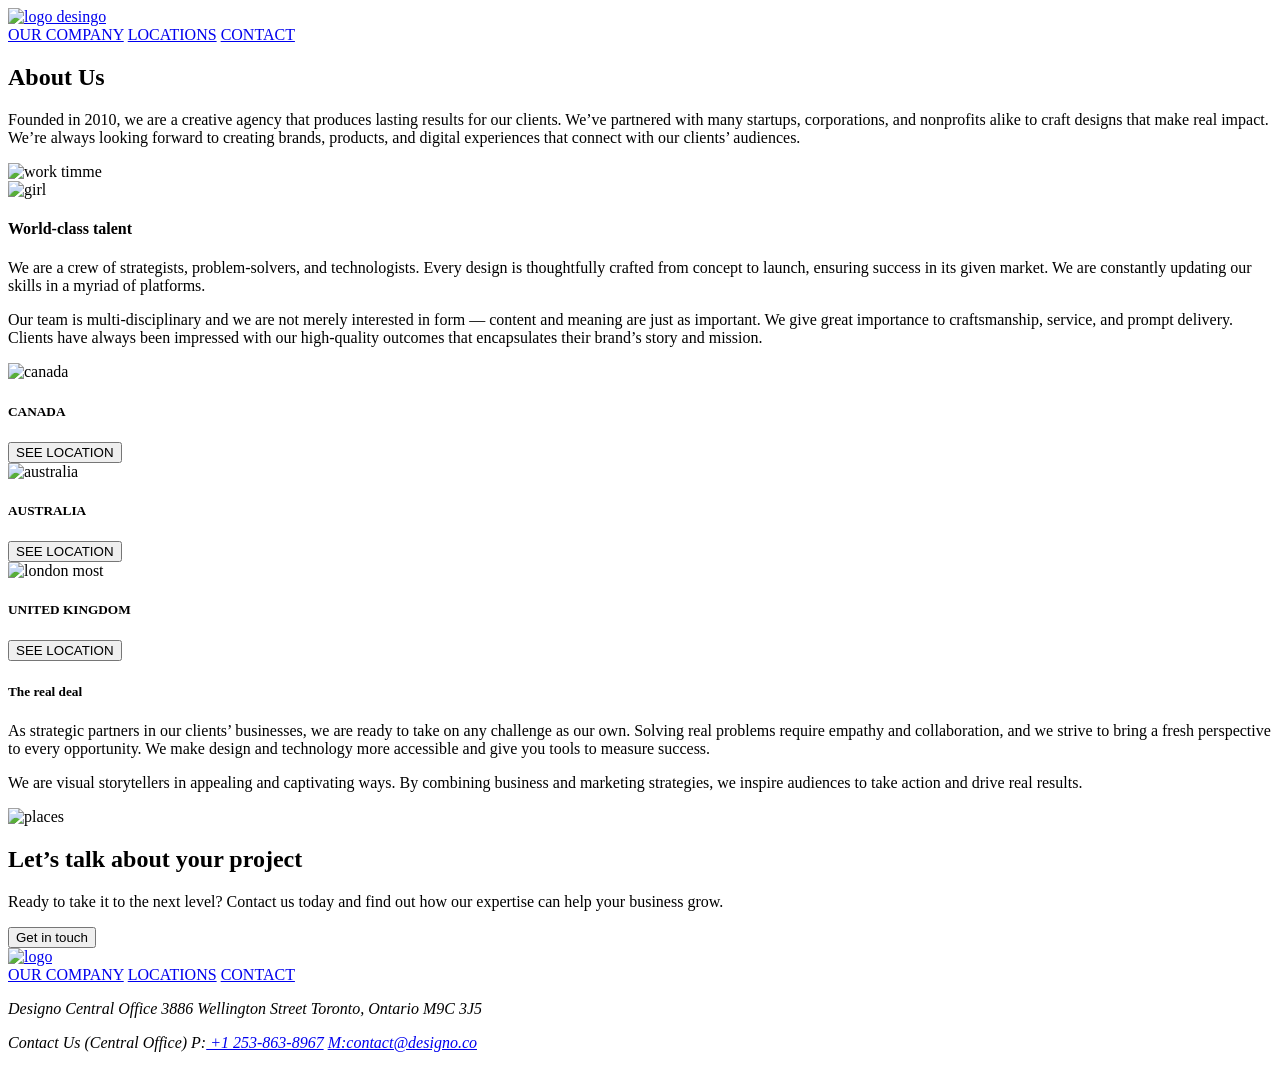
==== about.html @ b971c143 "commit all save" ====
<!DOCTYPE html>
<html lang="en">

<head>
    <meta charset="UTF-8">
    <meta http-equiv="X-UA-Compatible" content="IE=edge">
    <meta name="viewport" content="width=device-width, initial-scale=1.0">
    <meta name="description" content="designo maketfor young frontend devolopers ">
    <title>Desingo Company</title>
    <link rel="shortcut icon" href="./img/Oval.svg">
    <link rel="stylesheet" href="./css/main.css">

</head>

<body>
    <header class="main-header">
        <div class="container">
            <div class="row">
                <a href="#"> <img src="./img/Group 13.svg" alt="logo desingo"> </a>
                <nav class="nav-main">
                    <a class="nav-main-link" href="about.html">OUR COMPANY</a>
                    <a class="nav-main-link" href="location.html">LOCATIONS</a>
                    <a class="nav-main-link" href="contact.html">CONTACT</a>
                </nav>
            </div>
        </div>

    </header>
    <article class="about">
        <div class="container">
            <div class="about-content">
                <div class="row">
                    <div class="about-text">
                        <h2 class="desingo-text-title">About Us</h2>
                        <p class="desingo-text-paragraf">Founded in 2010, we are a creative agency that produces lasting
                            results for our clients. We’ve
                            partnered with many startups, corporations, and nonprofits alike to craft designs that make
                            real
                            impact. We’re always looking forward to creating brands, products, and digital experiences
                            that
                            connect with our clients’ audiences.</p>
                    </div>
                    <div class="about-img">
                        <img src="./img/Group 3.jpg" alt="work timme">
                    </div>
                </div>
            </div>
        </div>
    </article>

    <article class=" about-article world-class">
        <div class="container">
            <div class="world-content">
                <div class="row">
                    <div class="world-class-img">
                        <img src="./img/about2.jpg" alt="girl">
                    </div>
                    <div class="world-class-text">
                        <div class="world-text">
                            <h4 class="desinger-title world-title">World-class talent </h4>
                            <p class="features-paragrah helper-aboutp"> We are a crew of strategists, problem-solvers, and
                                technologists. Every design is
                                thoughtfully crafted from concept to launch, ensuring success in its given market. We
                                are
                                constantly updating our skills in a myriad of platforms.</p>

                            <p class="features-paragrah helper-aboutp ">Our team is multi-disciplinary and we are not merely interested
                                in form — content and
                                meaning are just as important. We give great importance to craftsmanship, service, and
                                prompt delivery. Clients have always been impressed with our high-quality outcomes that
                                encapsulates their brand’s story and mission.</p>
                        </div>
                    </div>
                </div>

            </div>
        </div>

    </article>
    <article class="countries">
        <div class="container">
            <div class="row">
                <div class="countries-column3">
                    <img src="./img/Group 10.svg" alt="canada">
                    <h5 class="features-title">CANADA</h5>
                    <button class="country-btn">SEE LOCATION</button>
                </div>
                <div class="countries-column3">
                    <img src="./img/Group 15.svg" alt="australia">
                    <h5 class="features-title">AUSTRALIA</h5>
                    <button class="country-btn">SEE LOCATION</button>
                </div>
                <div class="countries-column3">
                    <img src="./img/Group 17.svg" alt="london most">
                    <h5 class="features-title">UNITED KINGDOM</h5>
                    <button class="country-btn">SEE LOCATION</button>
                </div>
            </div>
        </div>

    </article>
    <article class="about-article deal">
        <div class="container">
            <div class="deal-content">
                <div class="row">
                    <div class="column-deal">
                        <div class="world-class-text deal-text">
                            <h5 class="desinger-title world-title"> The real deal </h5>
                            <p class="features-paragrah helper-aboutp ">As strategic partners in our clients’ businesses, we are ready
                                to take on any challenge
                                as our own. Solving real problems require empathy and collaboration, and we strive to
                                bring a fresh perspective to every opportunity. We make design and technology more
                                accessible and give you tools to measure success.</p>

                            <p class="features-paragrah helper-aboutp ">We are visual storytellers in appealing and captivating ways.
                                By combining business and
                                marketing strategies, we inspire audiences to take action and drive real results.</p>
                        </div>
                    </div>

                    <div class="deal-column-img">
                        <img src="./img/Group 3 Copy.jpg" alt="places">
                    </div>
                </div>
            </div>
        </div>

    </article>
    <section class="big-footer" >

        <article class="get-in">
            <div class="container">
                <div class="get-in-content">
                    <div class="row">
                        <div class="get-in-text">
                            <h2 class="get-in-title">Let’s talk about your project</h2>
                            <p class=" get-paragrah features-paragraf  ">Ready to take it to the next level? Contact us
                                today and find out how our expertise can help
                                your business grow. </p>
                        </div>
                        <button class="btn" type="button">Get in touch</button>
                    </div>
                </div>
            </div>
        </article>

        <footer class="footer">
            <div class="container">
                <div class="footer-content">
                    <div class="row">
                        <div class="logo-footer">
                            <a href="#"> <img src="./img/Group 13 (1).svg" alt="logo"></a>
                        </div>
                        <div class="designo-links">
                            <a class="foot-link" href="about.html">OUR COMPANY</a>
                            <a class="foot-link" href="location.html">LOCATIONS</a>
                            <a class="foot-link" href="contact.html">CONTACT</a>

                        </div>
                    </div>
                </div>

                <address class="desingo-contacts">
                    <div class="row">
                        <address class="desingo-adress">
                            <p class="desingo-span" > Designo Central Office 3886 Wellington Street Toronto, Ontario M9C 3J5</p>
                        </address>
    
                        <address class="desingo-adress">
                            <p class="desingo-span" > Contact Us (Central Office) P:<a class="desingo-span" href="tel:+12538638967"> +1 253-863-8967</a>   
                              <a class="desingo-span" href="mailto:contact@designo.co"> M:contact@designo.co </a>   </p>  
                        </address>
                        <div class="footer-icons">
                            <a target="_blank" href="https://www.facebook.com"> <i class="icon-facebook"></i> </a>
                            <a target="_blank" href="https://publish.twitter.com"><i class="icon-twitter"></i> </a>
                            <a target="_blank" href="https://youtube.com"> <i class="icon-youtube"></i> </a>
                            <a target="_blank" href="https://instagram.com"><i class="icon-instagram"></i> </a>
                            <a target="_blank" href="https://pinterest.com"><i class="icon-pinterest"></i> </a>
                        </div>

                    </div>
                </address>
            </div>

        </footer>
    </section>

</body>

</html>
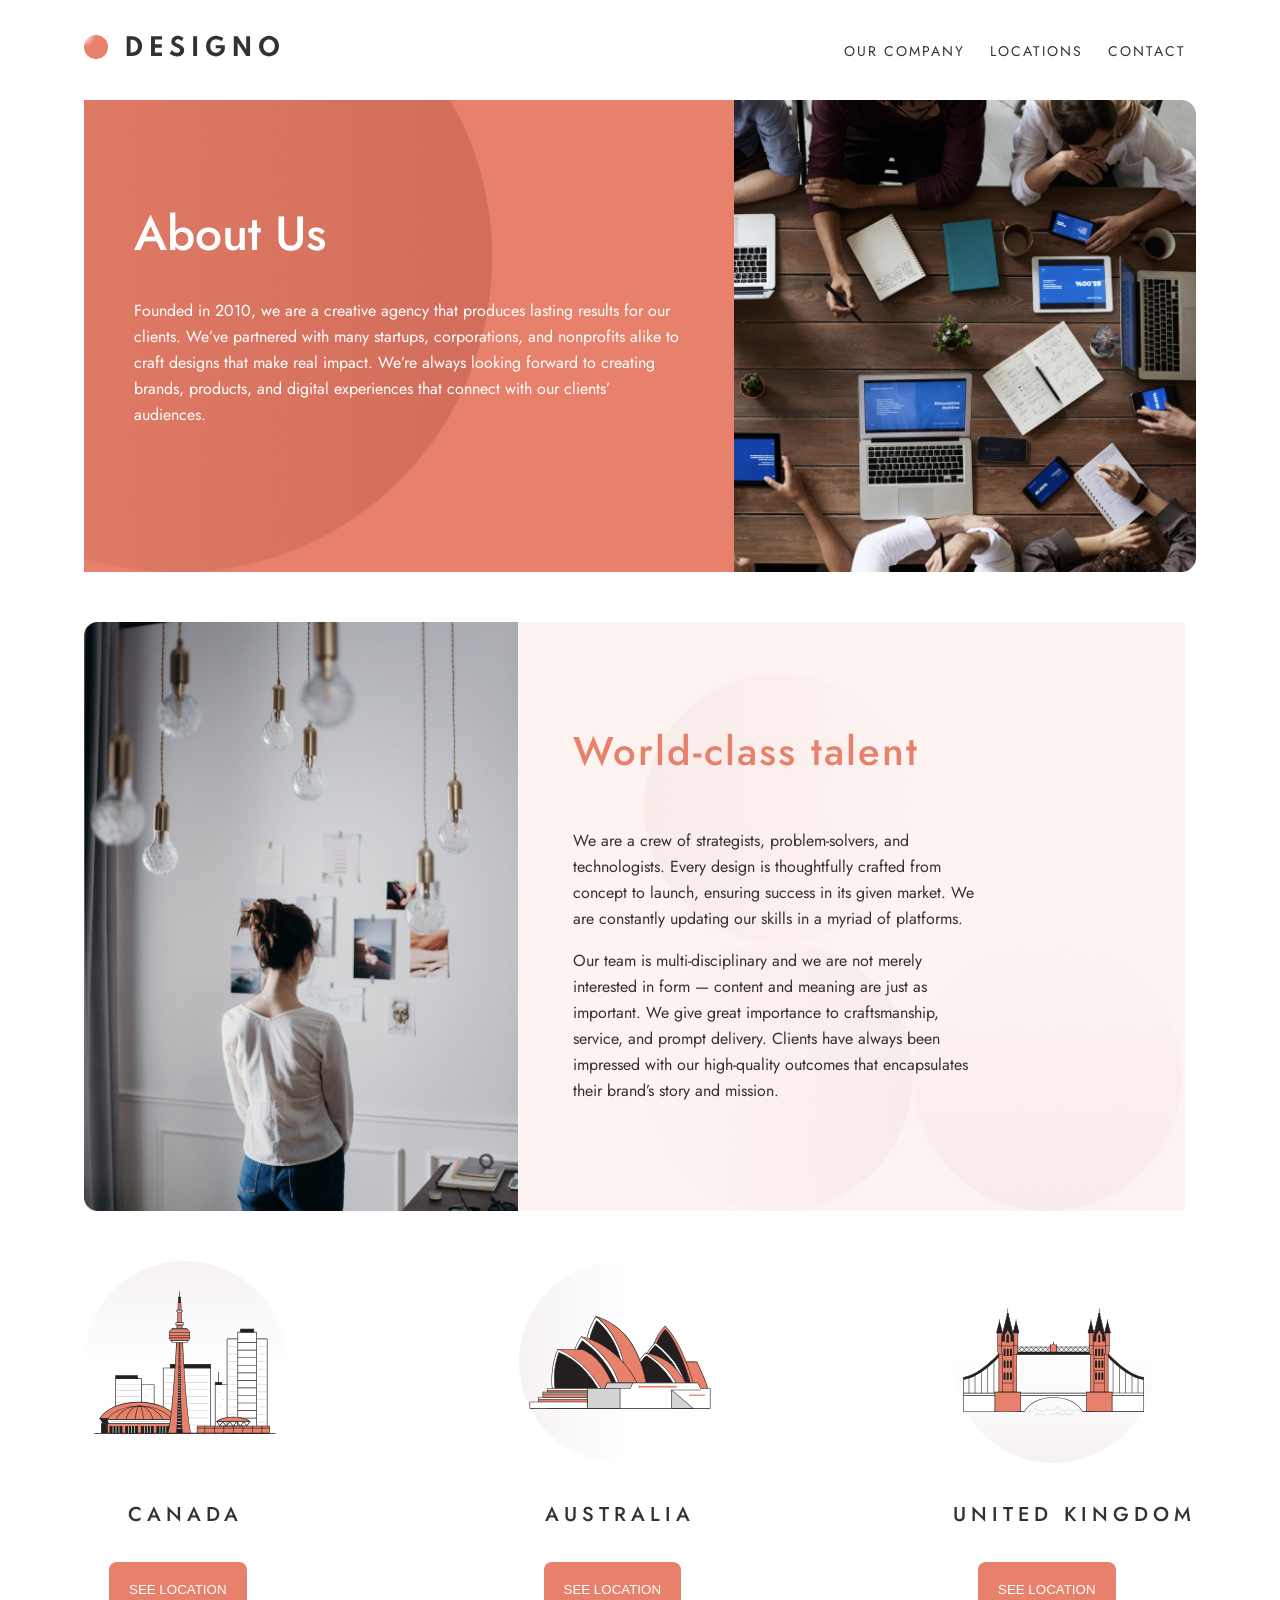
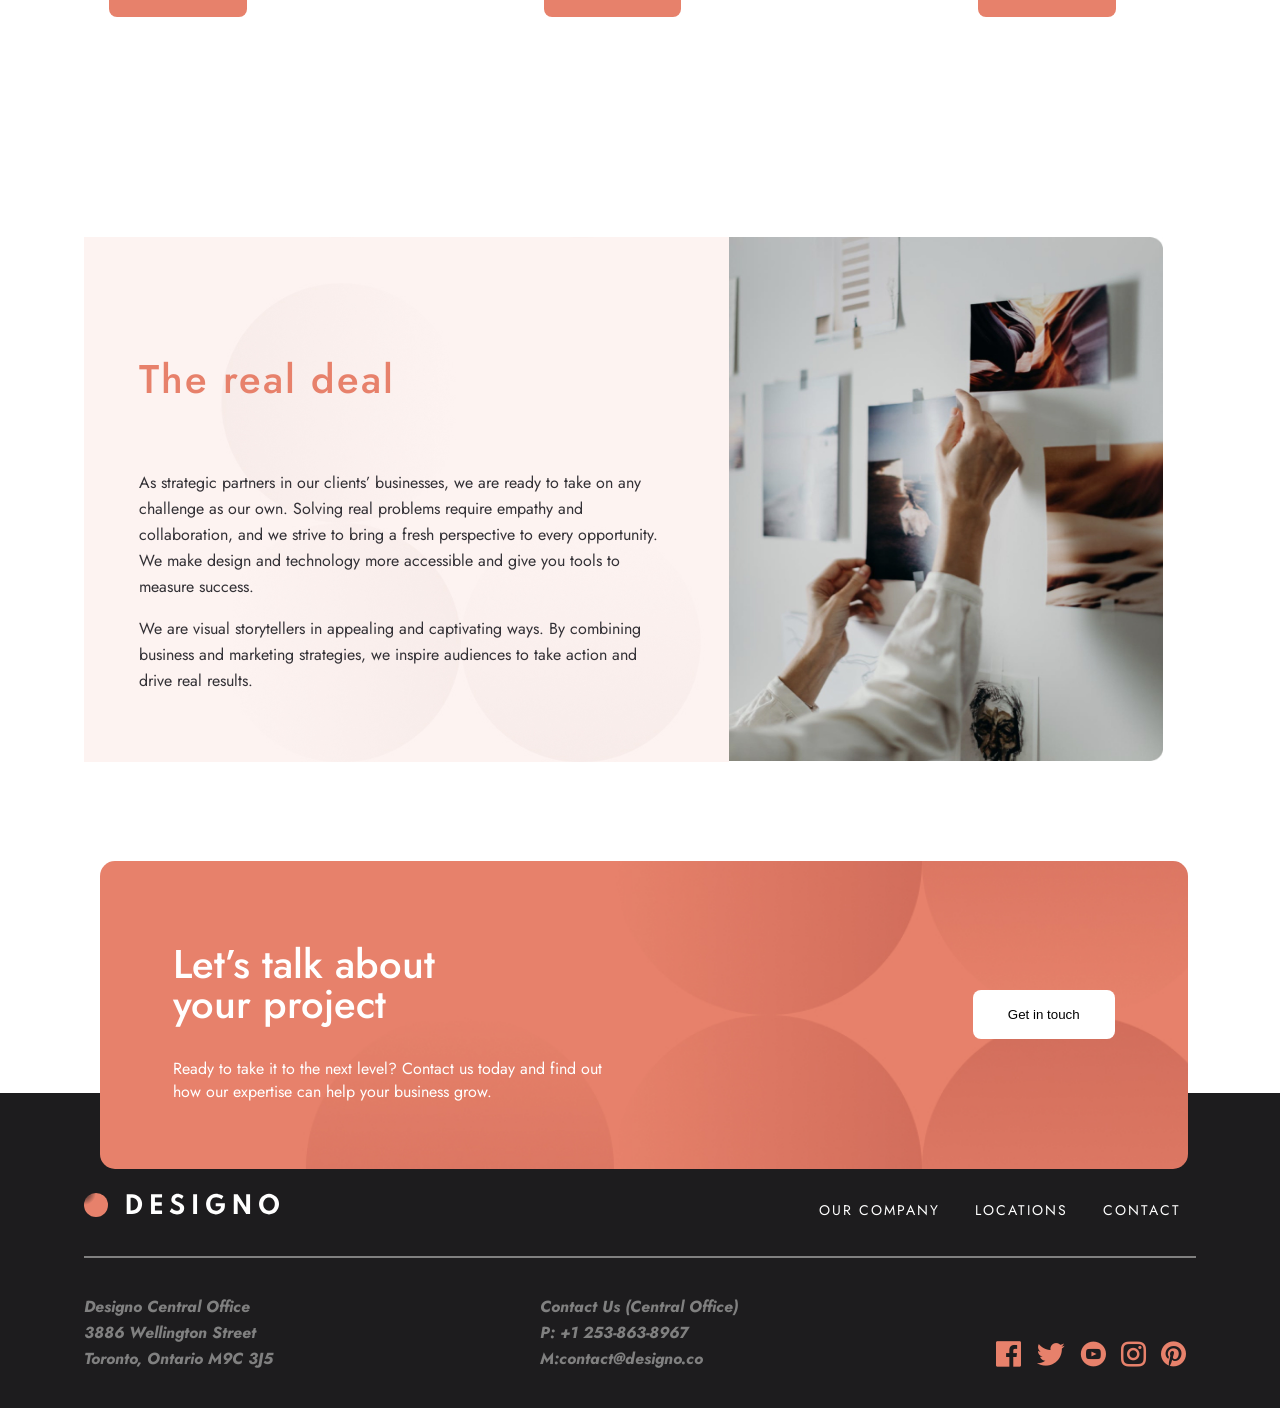
==== commit 9bb30649: "rename all save all commit" ====
--- a/about.html
+++ b/about.html
@@ -9,6 +9,7 @@
     <title>Desingo Company</title>
     <link rel="shortcut icon" href="./img/Oval.svg">
     <link rel="stylesheet" href="./css/main.css">
+    <link rel="stylesheet" href="./css/responsive.css">
 
 </head>
 
@@ -58,13 +59,15 @@
                     <div class="world-class-text">
                         <div class="world-text">
                             <h4 class="desinger-title world-title">World-class talent </h4>
-                            <p class="features-paragrah helper-aboutp"> We are a crew of strategists, problem-solvers, and
+                            <p class="features-paragrah helper-aboutp"> We are a crew of strategists, problem-solvers,
+                                and
                                 technologists. Every design is
                                 thoughtfully crafted from concept to launch, ensuring success in its given market. We
                                 are
                                 constantly updating our skills in a myriad of platforms.</p>
 
-                            <p class="features-paragrah helper-aboutp ">Our team is multi-disciplinary and we are not merely interested
+                            <p class="features-paragrah helper-aboutp ">Our team is multi-disciplinary and we are not
+                                merely interested
                                 in form — content and
                                 meaning are just as important. We give great importance to craftsmanship, service, and
                                 prompt delivery. Clients have always been impressed with our high-quality outcomes that
@@ -106,13 +109,15 @@
                     <div class="column-deal">
                         <div class="world-class-text deal-text">
                             <h5 class="desinger-title world-title"> The real deal </h5>
-                            <p class="features-paragrah helper-aboutp ">As strategic partners in our clients’ businesses, we are ready
+                            <p class="features-paragrah helper-aboutp ">As strategic partners in our clients’
+                                businesses, we are ready
                                 to take on any challenge
                                 as our own. Solving real problems require empathy and collaboration, and we strive to
                                 bring a fresh perspective to every opportunity. We make design and technology more
                                 accessible and give you tools to measure success.</p>
 
-                            <p class="features-paragrah helper-aboutp ">We are visual storytellers in appealing and captivating ways.
+                            <p class="features-paragrah helper-aboutp ">We are visual storytellers in appealing and
+                                captivating ways.
                                 By combining business and
                                 marketing strategies, we inspire audiences to take action and drive real results.</p>
                         </div>
@@ -126,7 +131,7 @@
         </div>
 
     </article>
-    <section class="big-footer" >
+    <section class="big-footer">
 
         <article class="get-in">
             <div class="container">
@@ -138,7 +143,9 @@
                                 today and find out how our expertise can help
                                 your business grow. </p>
                         </div>
-                        <button class="btn" type="button">Get in touch</button>
+                        <div class="get-btn">
+                            <button class="btn" type="button">Get in touch</button>
+                        </div>
                     </div>
                 </div>
             </div>
@@ -149,7 +156,7 @@
                 <div class="footer-content">
                     <div class="row">
                         <div class="logo-footer">
-                            <a href="#"> <img src="./img/Group 13 (1).svg" alt="logo"></a>
+                            <a href="index.html"> <img src="./img/Group 13 (1).svg" alt="logo"></a>
                         </div>
                         <div class="designo-links">
                             <a class="foot-link" href="about.html">OUR COMPANY</a>
@@ -163,12 +170,15 @@
                 <address class="desingo-contacts">
                     <div class="row">
                         <address class="desingo-adress">
-                            <p class="desingo-span" > Designo Central Office 3886 Wellington Street Toronto, Ontario M9C 3J5</p>
+                            <p class="desingo-span"> Designo Central Office 3886 Wellington Street Toronto, Ontario M9C
+                                3J5</p>
                         </address>
-    
+
                         <address class="desingo-adress">
-                            <p class="desingo-span" > Contact Us (Central Office) P:<a class="desingo-span" href="tel:+12538638967"> +1 253-863-8967</a>   
-                              <a class="desingo-span" href="mailto:contact@designo.co"> M:contact@designo.co </a>   </p>  
+                            <p class="desingo-span"> Contact Us (Central Office) P:<a class="desingo-span"
+                                    href="tel:+12538638967"> +1 253-863-8967</a>
+                                <a class="desingo-span" href="mailto:contact@designo.co"> M:contact@designo.co </a>
+                            </p>
                         </address>
                         <div class="footer-icons">
                             <a target="_blank" href="https://www.facebook.com"> <i class="icon-facebook"></i> </a>
--- a/css/main.css
+++ b/css/main.css
@@ -0,0 +1,532 @@
+@import url('https://fonts.googleapis.com/css2?family=Jost:wght@400;500&display=swap');
+@import url(../css/fonts.css);
+@import url(./responsive.css);
+
+* {
+    box-sizing: border-box;
+}
+body {
+    font-family: 'Jost', sans-serif;
+    margin: 0;
+}
+.container {
+    max-width: 1112px;
+    margin: 0 auto;
+}
+.row {
+    display: flex;
+}
+a {
+    text-decoration: none;
+}
+/*============================
+   header
+==============================*/
+.main-header .row {
+    justify-content: space-between;
+    align-items: center;
+    padding: 35px 0;
+}
+.main-header {
+    width: 100%;
+}
+.nav-main-link {
+    font-weight: 400;
+    font-size: 14px;
+    line-height: 14px;
+    letter-spacing: 2px;
+    color: #333136;
+    margin: 0 10px;
+}
+/*==========================
+   intro
+============================*/
+.intro {
+    max-width: 100%;
+}
+.intro-content {
+    background-image: url(../img/Oval.png);
+    background-position: center center;
+    background-size: cover;
+    background-repeat: no-repeat;
+}
+.intro-title {
+    width: 50%;
+    padding: 33px 40px;
+}
+.intro-img {
+    width: 39%;
+    position: absolute;
+    left: 60%;
+    top: 15%;  
+}
+.intro-img img {
+    border-radius: 37px;
+}
+.intro-img-mobile{
+    display: none;
+}
+.desingo-text-title {
+    font-weight: 500;
+    font-size: 48px;
+    line-height: 48px;
+    color: #FFFFFF;
+}
+.desingo-text-paragraf {
+    font-size: 16px;
+    line-height: 26px;
+    color: #FFFFFF;
+}
+.btn {
+    background: #FFFFFF;
+    border-radius: 8px;
+    padding: 17px 35px;
+    border: none;
+}
+.btn:hover{
+    cursor: pointer;
+    background-color: #FFAD9B;
+    color: #fff;
+}
+/*=========================
+services
+===========================*/
+.services {
+    margin-top: 150px;
+    max-width: 100%;
+}
+.services .row{
+    align-items: center;
+}
+.services-content {
+    width: 100%;
+}
+.app-content{
+    width: 97%;
+    position: relative;
+    display: inline-block;
+    transition: 0.5s ease-in-out;
+}
+.app-content::before{
+    content:'';
+    border-radius: 15px;
+    position: absolute;
+    top: 0;
+    left: 0;
+    right: 0;
+    display: none;
+    background-color: rgba(231, 129, 107, 0.8) ;
+    height:318px;
+}
+.app-content:hover::before{
+    display: block;
+}
+.web-content {
+    position: relative;
+    display: inline-block;
+    transition: 0.5s ease-in-out;
+   
+}
+.web-content::before{
+    content:'';
+    border-radius: 15px;
+    position: absolute;
+    top: 0;
+    left: 0;
+    right: 0;
+    display: none;
+    background-color: rgba(231, 129, 107, 0.8) ;
+    height:641px;
+}
+.web-content:hover::before{
+    display: block;
+}
+.app-foto {
+    width: 99%;
+}
+.app-foto:hover{
+    cursor: pointer;
+    position: relative; 
+    opacity: 0.5;
+}
+.helper-web-desinger-text {
+    position: absolute;
+    top: 42%;
+    left: 22%;
+}
+.helper-for-des-text {
+    position: absolute;
+    top: 12%;
+    left: 15%;
+}
+.desinger-text {
+    position: absolute;
+    top: 12%;
+    left: 22%;
+}
+.desinger-title {
+    font-weight: 500;
+    font-size: 40px;
+    line-height: 48px;
+    letter-spacing: 2px;
+    color: #FFFFFF;
+    text-align: center;
+}
+.desinger-paragraf {
+    font-weight: 500;
+    font-size: 15px;
+    line-height: 22px;
+    letter-spacing: 5px;
+    text-transform: uppercase;
+    color: #FFFFFF;
+    text-align: center;
+}
+/*================================
+    features
+==================================*/
+.features {
+    width: 100%;
+}
+.features-content {
+    width: 100%;
+}
+.features-col3 {
+    width: 33%;
+}
+.features-text {
+    width: 85%;
+    text-align: center;
+}
+
+.features-title {
+    font-weight: 500;
+    font-size: 20px;
+    line-height: 26px;
+    text-align: center;
+    letter-spacing: 5px;
+    color: #333136;
+}
+.features-paragrah {
+    font-size: 16px;
+    line-height: 26px;
+    text-align: center;
+    color: #333136;
+}
+/*==================================
+   get in touch
+====================================*/
+.get-in {
+    width: 85%;
+    position: absolute;
+    top: -232px;
+    left: 100px;
+}
+.get-in-content {
+    background-image: url(../img/Group\ 28.jpg);
+    background-position: center center;
+    background-size: cover;
+    background-repeat: no-repeat;
+    border-radius: 15px;
+    width: 100%;
+    padding: 50px 0;
+}
+
+.get-in-content .row {
+    flex-direction: row;
+    justify-content: space-around;
+    align-items: center;
+}
+
+.get-in-text {
+    width: 60%;
+}
+
+.get-in-title {
+    width: 42%;
+    font-weight: 500;
+    font-size: 40px;
+    line-height: 40px;
+    color: #FFFFFF;
+}
+
+.get-paragrah {
+    width: 67%;
+    text-align: left;
+    color: #fff;
+}
+/*=========================
+    footer
+===========================*/
+.footer {
+    width: 100%;
+}
+
+.footer {
+    background-color: #1D1C1E;
+    padding: 100px 0px 0px 0px;
+}
+.footer-content{
+    border-bottom: 2px solid grey;
+    padding:0 0 30px 0;
+}
+.footer .row {
+    flex-direction: row;
+    justify-content: space-between;
+    align-items: center;
+}
+.foot-link {
+    font-size: 14px;
+    line-height: 14px;
+    letter-spacing: 2px;
+    color: #fff;
+    margin: 0 15px;
+    display: inline-block;
+    transition: 0.5s ease-in-out;
+}
+.desingo-contacts{
+    padding: 20px 0;
+}
+.desingo-adress {
+    width: 18%;
+    color: #fff;
+}
+
+.footer-icons {
+    margin-bottom: -48px;
+}
+
+.desingo-span {
+    font-weight: bold;
+    font-size: 16px;
+    line-height: 26px;
+    color: gray;
+}
+
+.big-footer {
+    position: relative;
+    margin-top: 267px;
+}
+
+/*==================================================================
+        ABOUT US
+====================================================================*/
+/*==============================
+   about
+===============================*/
+.about-text {
+    width: 60%;
+    background-image: url(../img/Ovalabout.jpg);
+    background-repeat: no-repeat;
+    background-size: cover;
+    background-position: center center;
+    padding: 70px 50px;
+}
+
+.about-img img {
+    width: 100%;
+    height: 100%;
+}
+
+/*========================
+
+=========================*/
+.world-class {
+    margin-top: 50px;
+}
+
+.world-class-img {
+    width: 39%;
+}
+
+.world-class-text {
+    width: 60%;
+    background-image: url(../img/Group\ 6.jpg);
+    background-position: center;
+    background-size: cover;
+    padding: 52px 55px;
+}
+
+.world-class-img img {
+    width: 100%;
+    height: 100%;
+}
+
+.world-title {
+    color: #E7816B;
+    text-align: left;
+}
+
+.world-text {
+    width: 72%;
+}
+.helper-aboutp{
+    text-align: left;
+}
+/*========================
+   countries
+=========================*/
+.countries .row {
+    justify-content: space-between;
+}
+
+.country-btn {
+    background: #E7816B;
+    border-radius: 8px;
+    border: none;
+    padding: 20px;
+    color: #FFFFFF;
+    margin: 0 25px;
+    margin-bottom: 150px;
+
+}
+.country-btn:hover{
+    cursor: pointer;
+    opacity: 0.5;
+}
+
+/*========================
+
+========================*/
+.countries {
+    margin-top: 50px;
+}
+
+.deal {
+    margin-top: 70px;
+}
+
+.column-deal {
+    width: 58%;
+}
+
+.deal-text {
+    width: 100%;
+}
+
+.deal-column-img {
+    width: 39%;
+}
+
+.deal-column-img img {
+    width: 100%;
+    height: 89%;
+}
+
+.location-colummn {
+    display: flex;
+    flex-direction: row;
+}
+.card1 {
+    display: flex;
+    flex-direction: row;
+    border-radius: 15px;
+    margin: 0 20px;
+    width: 70%;
+    background-image: url(../img/Group\ 6.jpg);
+    background-position: center center;
+    background-repeat: no-repeat;
+    background-size: cover;
+}
+.card1-text1{
+   width: 84%;
+}
+.card1-title{
+    margin-left: 54px;
+}
+.location-img {
+    width: 40%;
+}
+.location-text-bold{
+    font-weight: bold;
+    font-size: 16px;
+    line-height: 26px;
+    color: #333136;
+}
+.location-content {
+    list-style-type: none;
+    display: flex;
+    flex-direction: row;
+    justify-content: space-around;
+    align-items: center;
+    padding: 0;
+}
+.card2 {
+    width: 70%;
+    background-image: url(../img/Group\ 6.jpg) !important;
+    background-position: center center;
+    background-repeat: no-repeat;
+    background-size: cover;
+    border-radius: 15px;
+    margin: 0 20px;
+}
+.card2-title{
+    margin-left: 80px;
+}
+.location-column-Au{
+    display: flex;
+    flex-direction: row;
+    margin: 50px 0;
+}
+.location-colummn-UK {
+    display: flex;
+    flex-direction: row;
+    margin-top: 60px ;
+}
+.card3{
+    display: flex;
+    flex-direction: row;
+    width: 100%;
+}
+.card3-text1{
+    width: 70%;
+    background-image: url(../img/Group\ 6.jpg) !important;
+    background-position: center center;
+    background-repeat: no-repeat;
+    background-size: cover;
+    border-radius: 15px;
+    margin: 0 25px;
+}
+.content1 {
+    list-style-type: none;
+    padding: 0;
+}
+.contact-connet {
+    background-image: url(../img/Oval.jpg);
+    background-position: center center;
+    background-size: cover;
+    background-repeat: no-repeat;
+    width: 100%;
+}
+.contact-text {
+    width: 45%;
+    padding: 70px 50px;
+}
+.contact-form {
+    width: 50%;
+    border: none;
+    margin: 81px auto;
+    padding: 10px 55px;
+}
+.input {
+    width: 100%;
+    padding: 22px;
+    background: transparent;
+    border: none;
+    outline:none;
+    border-bottom: 2px solid #fff;
+}
+
+.input:hover{
+    color:#FFFFFF;
+    cursor: pointer; 
+}
+.contact-connet .row {
+    justify-content: space-between;
+}
+.textarea {
+    width: 450px;
+    height: 103px;
+}
+.form-btn {
+    margin: 12px 4px 0 354px;
+}
--- a/css/responsive.css
+++ b/css/responsive.css
@@ -0,0 +1,351 @@
+@media(max-width:1110px) {
+  .container {
+    max-width: 930px;
+  }
+
+  .footer {
+    padding: 145px 0;
+  }
+
+}
+
+@media(max-width:991px) {
+  .container {
+    padding: 0 15px;
+  }
+
+  .intro-content .row {
+    flex-direction: column;
+    flex-wrap: wrap;
+  }
+
+  .intro-title {
+    width: 88%;
+    margin: 0 auto;
+    text-align: center;
+  }
+
+  .intro-img {
+    display: none;
+  }
+
+  .intro-img-mobile {
+    position: static;
+    display: inline-block;
+   margin: 0 auto;
+  }
+
+  .nav-main {
+    justify-content: space-between;
+  }
+
+  .main-header {
+    width: 95%;
+  }
+
+  .web-content::after {
+    height: 278px;
+
+  }
+
+  /*.web-foto{
+    width: 820px;
+    height: 471px;
+    object-fit: contain;
+   
+  }*/
+  .web-foto img {
+    width: 698px;
+    height: 310px;
+    object-fit: fill;
+    object-position: 3px 16px;
+  }
+
+  .helper-web-desinger-text {
+    position: absolute;
+    top: 25%;
+    left: 24%;
+  }
+
+  .app-foto img {
+    width: 698px;
+    height: 310px;
+    object-fit: fill;
+    object-position: center;
+  }
+
+  .desinger-text {
+    position: absolute;
+    top: 15%;
+    left: 33%;
+  }
+
+  .helper-for-des-text {
+    position: absolute;
+    top: 14%;
+    left: 26%;
+  }
+
+  .services-content .row {
+    flex-direction: column;
+  }
+
+  .services-column2 {
+    width: 85%;
+  }
+
+  .desingo-text-paragraf {
+    font-size: 27px;
+    line-height: 35px;
+  }
+
+  .features-content .row {
+
+    flex-direction: column;
+  }
+
+  .features-col3 {
+    width: 96% ;
+    display: flex;
+  }
+
+  .features-text {
+    width: 86%;
+    text-align: left;
+    margin: 0 40px
+  }
+  .features {
+    width: 90%;
+    margin: 10px auto;
+}
+.get-in-text{
+  width: 61%;
+  text-align: center;
+  margin: 45px 15px 10px 56px;
+}
+.get-in-title {
+  width: 80%;
+  margin: 0;
+}
+.get-in{
+  width: 75%;
+  top: -221px;
+}
+  .get-paragrah {
+    width: 99%  ;
+    text-align: center ;
+  }
+  .get-in-content {
+    padding:0 ;
+  }
+  .get-btn{
+    margin: 17px 36px;
+  }
+  .get-in-content .row{
+    flex-wrap: wrap;
+    flex-direction: column;
+  }
+  .footer {
+    margin-top: 50px;
+    padding: 145px 0 0;
+}
+.footer .container{
+  padding: 0 71px;
+}
+.about-content .row {
+  flex-direction: column-reverse;
+}
+.about-content{
+  padding: 0;
+}
+.about-img img{
+  width: 815px;
+  height: 310px;
+  object-fit: cover;
+  object-position:5% 65%;
+}
+.about-img{
+  width: 91%;
+}
+.about-text{
+  width: 91%;
+  text-align: center;
+  padding: 70px 50px;
+}
+.desingo-text-paragraf{
+  font-size: 20px;
+}
+.world-content .row{
+  flex-direction: column;
+}
+.world-class-img img{
+  width: 815px;
+  height: 310px;
+  object-fit: cover;
+  object-position: 0 69%;
+}
+.world-class-text{
+  width: 90%;
+}
+.world-text {
+  width: 86%;
+  text-align: center;
+}
+.helper-aboutp {
+  text-align: center;
+}
+.world-title {
+  text-align: center;
+}
+.countries .row{
+  flex-wrap: wrap;
+}
+.countries-column3{
+  width: 90%;
+}
+.countries-column3 img{
+  margin: 0 305px;
+}
+.country-btn{   
+   margin: 0 327px;
+}
+.deal-content .row{
+  flex-direction: column-reverse;
+}
+.deal-column-img img{
+  width: 815px;
+  height: 310px;
+  object-fit: cover;
+  object-position: 6% 53%;
+}
+.column-deal {
+  width: 100%;
+}
+.location-colummn {
+  display: flex;
+  flex-direction: column-reverse;
+}
+.location-img img{
+  width: 815px;
+  height: 310px;
+  object-fit: cover;
+  border-radius: 15px;
+}
+.card1{
+  width: 96%;
+}
+.card1-title {
+  margin-left: 73px;
+} 
+.location-column-Au {
+  display: flex;
+  flex-direction: column;
+  margin: 50px 0;
+}
+.card2{
+  width: 100%;
+  margin: 0 ;
+}
+.card2-title {
+  margin-left: 118px !important;
+  margin-bottom: 0px;
+}
+.world-title{
+  text-align: start;
+}
+.card3 {
+  display: flex;
+  flex-direction: column-reverse;
+}
+.card3-text1 {
+  width: 100%;
+  margin: 0;
+}
+.card1-title {
+  margin-left: 111px;
+}
+.contact-connet .row{
+  display: flex;
+  flex-direction: column;
+}
+.contact-text {
+  width: 100%;
+}
+.contact-form {
+  width: 100%;
+  margin: 0;
+}
+.textarea {
+  width: 718px;
+}
+.country-btn {
+  margin: 0 300px
+}
+.intro-img-mobile img{
+  border-radius: 12%;
+}
+
+}
+
+@media(max-width:767px){
+  .nav-main{
+    display: none;
+  }
+  .textarea {
+    width: 637px;
+}
+.countries-column3 img {
+  margin: 0px 216px;
+}
+.country-btn {
+  margin: 0 252px;
+}
+/*.footer{
+  padding: 77px 0 0;
+}*/
+.footer .row{
+  flex-direction: column;
+  align-items: center
+}
+.desingo-adress {
+  width: 30%;
+}
+.footer-icons{
+  margin-bottom: 0;
+}
+.features-content{
+  order: -1;
+}
+.logo-footer{
+  padding: 10px;
+  order: 3;
+}
+.desingo-links{
+  order: 2;
+}
+.world-class-img img {
+  width: 718px;
+}
+  .about-img img {
+    width: 749px;
+  }
+  .about-text {
+    width: 100%;}
+    .world-class-img img {
+      width: 745px;
+    }
+    .world-class-text {
+      width: 99%;
+  }
+  .deal-column-img img {
+    width: 733px;
+  }
+    .world-class-text {
+      width: 99%;
+  }
+  .world-class-text{
+    padding: 52px 120px;
+  }
+  .location-img img {
+    width: 746px;}
+}
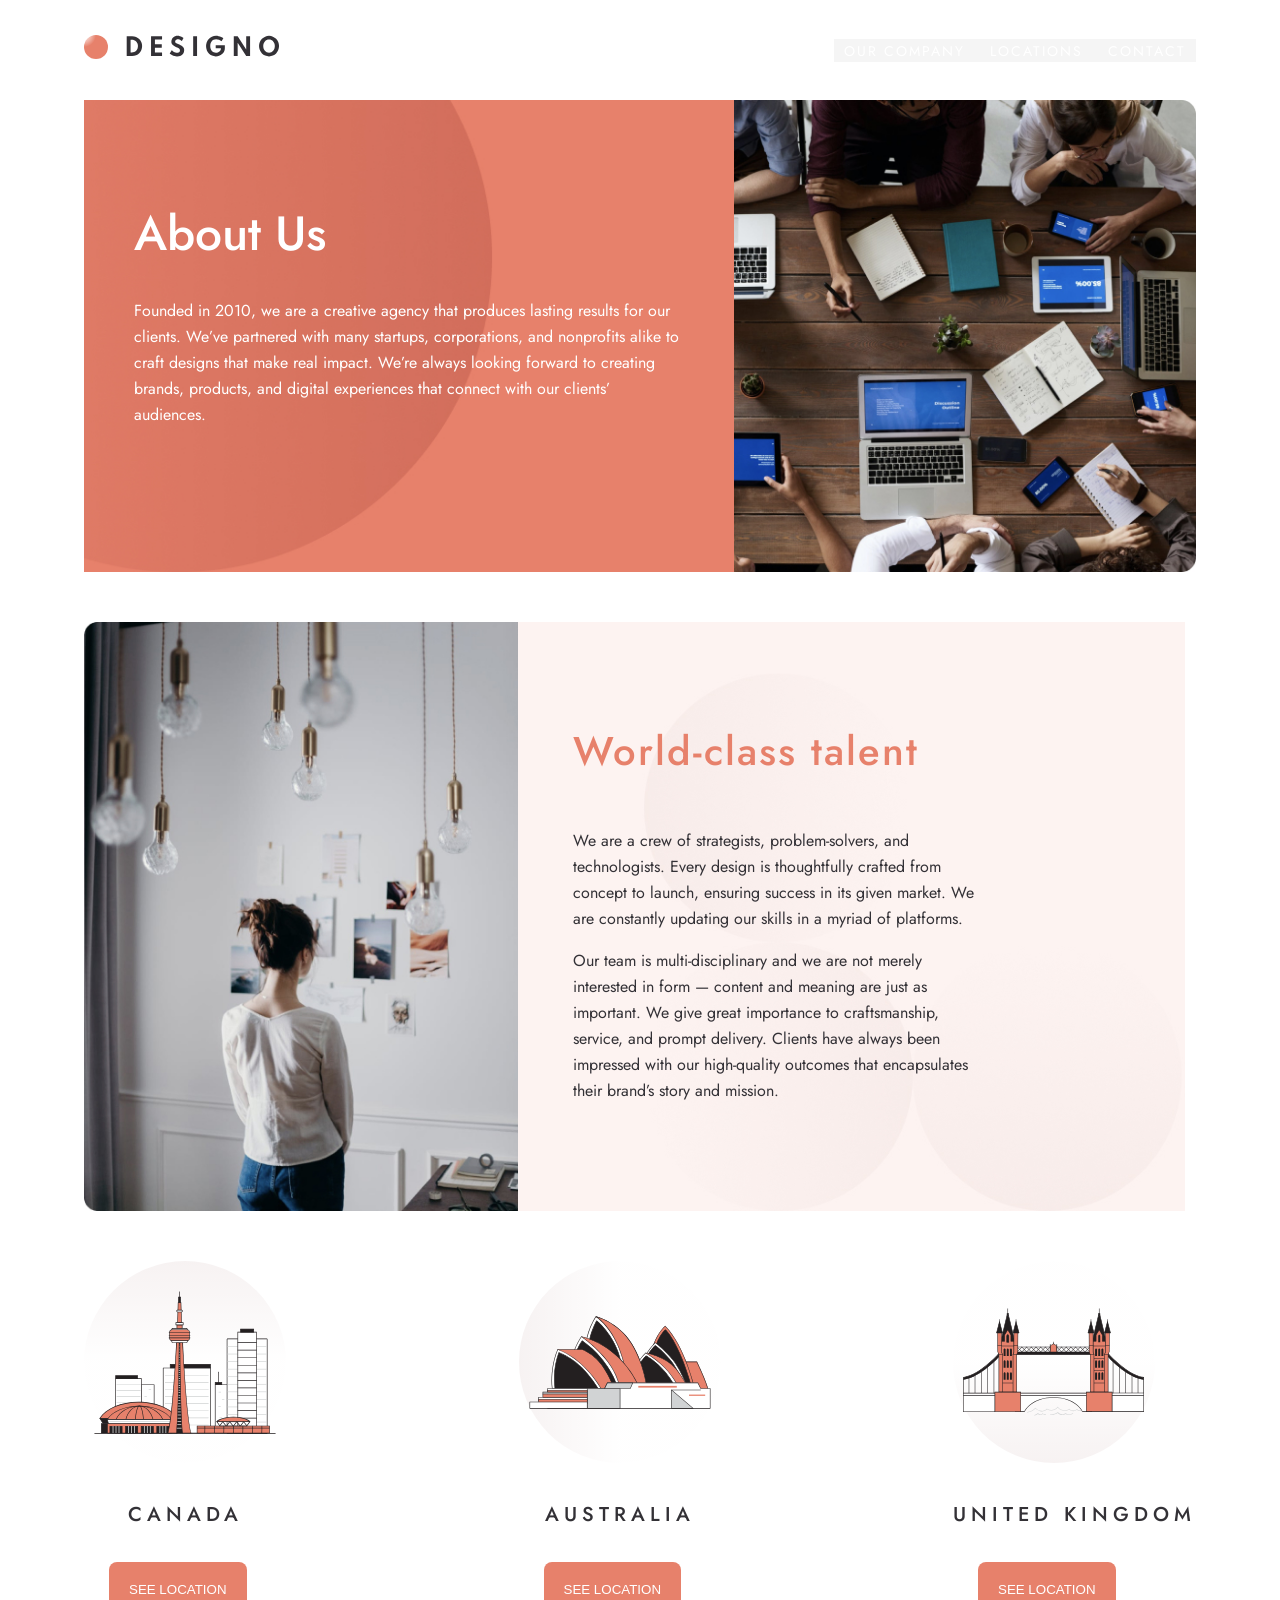
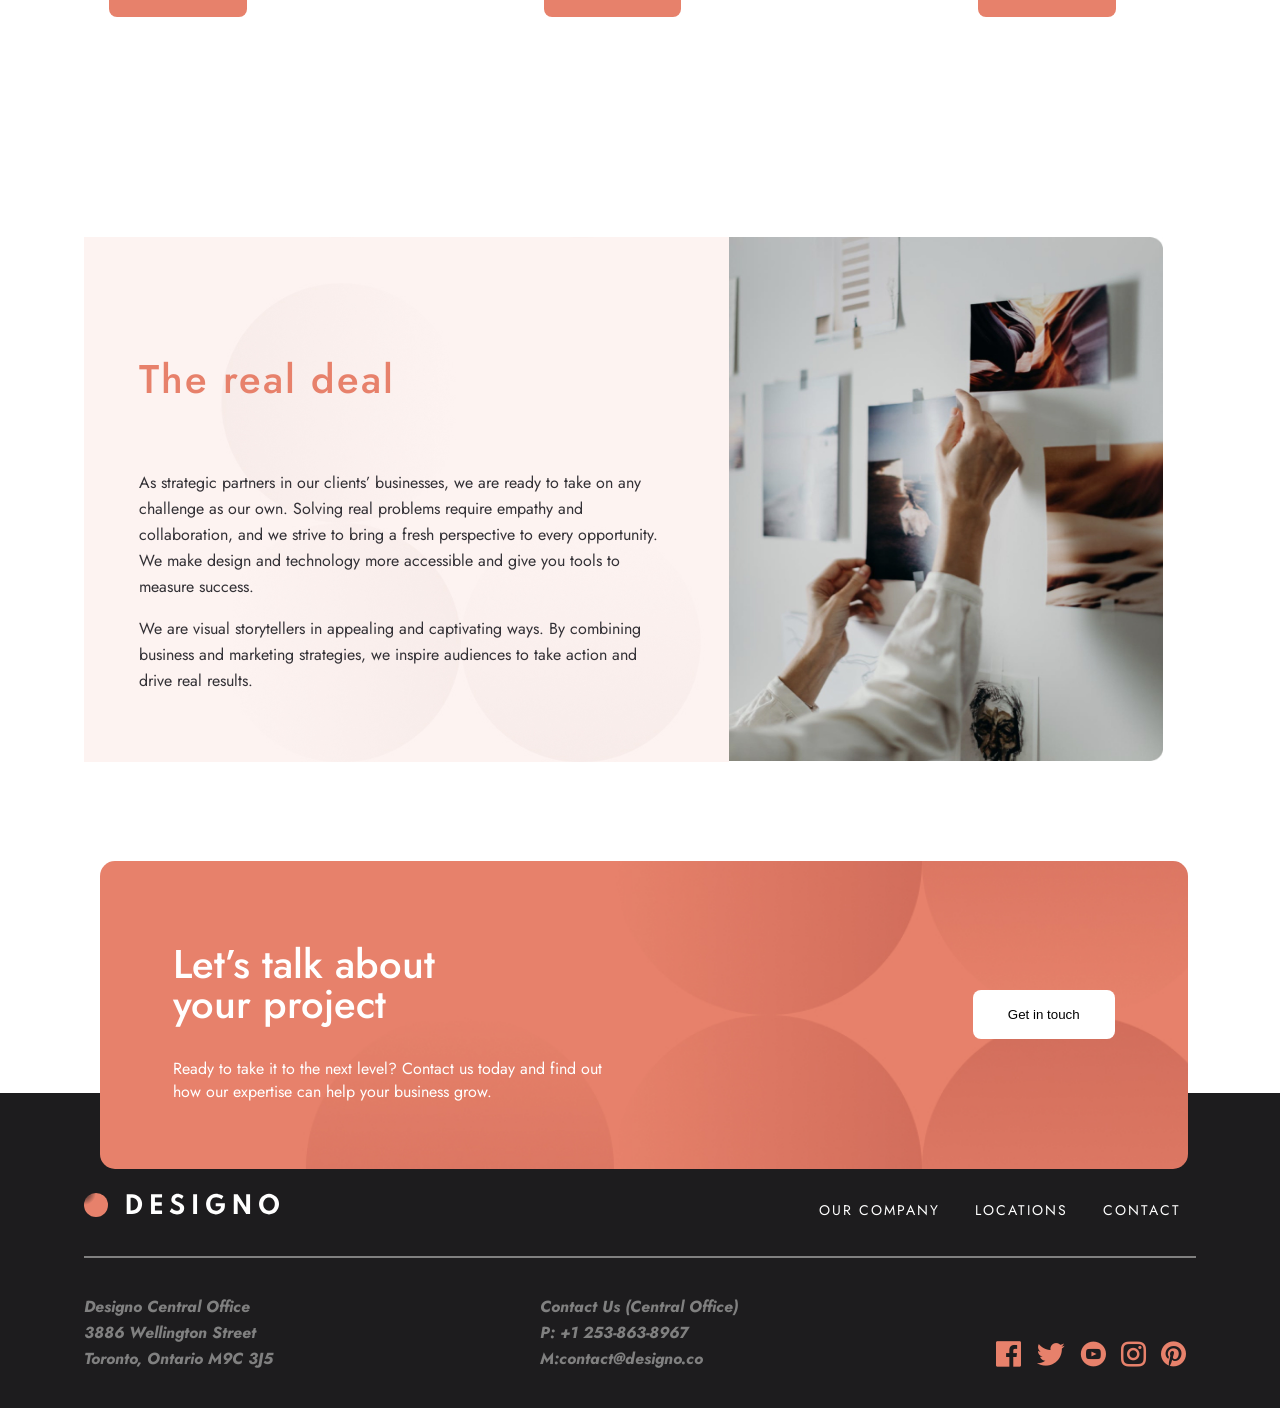
==== commit d9c2e7be: "changes last" ====
--- a/about.html
+++ b/about.html
@@ -14,11 +14,13 @@
 </head>
 
 <body>
-    <header class="main-header">
+    <header id="mainHeader" class="main-header">
         <div class="container">
             <div class="row">
                 <a href="#"> <img src="./img/Group 13.svg" alt="logo desingo"> </a>
-                <nav class="nav-main">
+                <button class="menu-toggle  open" onclick="openMenu()" > <img src="./img/menu.svg" alt="menu"> </button>
+                <button class="menu-toggle  close" onclick="closeMenu()" > <img src="./img/close.svg" alt="menu-close"> </button>
+                <nav  id="mainnav"  class="nav-main">
                     <a class="nav-main-link" href="about.html">OUR COMPANY</a>
                     <a class="nav-main-link" href="location.html">LOCATIONS</a>
                     <a class="nav-main-link" href="contact.html">CONTACT</a>
@@ -194,6 +196,20 @@
 
         </footer>
     </section>
+    <script>
+        const menu = document.getElementById('mainnav');
+        const header = document.getElementById('mainHeader');
+
+        function openMenu() {
+            menu.style.display = 'block';
+            header.classList = 'main-header on';
+        }
+
+        function closeMenu() {
+            menu.style.display = 'none';
+            header.classList = 'main-header';
+        }
+    </script>
 
 </body>
 
--- a/css/main.css
+++ b/css/main.css
@@ -30,13 +30,32 @@
 .main-header {
     width: 100%;
 }
+.nav-main{
+    display: block;
+    color:  #333136;
+    background:whitesmoke;
+}
 .nav-main-link {
     font-weight: 400;
     font-size: 14px;
     line-height: 14px;
     letter-spacing: 2px;
-    color: #333136;
+    color: #fff;
     margin: 0 10px;
+}
+.nav-main-link::after {
+    content: '';
+    position: absolute;
+    bottom: -26px;
+    left: 0;
+    width: 100%;
+    height: 4px;
+    
+    transform: scaleX(0);
+    transition: transform 300ms ease-in-out;
+}
+.menu-toggle{
+    display: none;
 }
 /*==========================
    intro
--- a/css/responsive.css
+++ b/css/responsive.css
@@ -35,51 +35,39 @@
    margin: 0 auto;
   }
 
-  .nav-main {
+  /*.nav-main {
     justify-content: space-between;
   }
-
+*/
   .main-header {
     width: 95%;
   }
 
   .web-content::after {
     height: 278px;
-
-  }
-
-  /*.web-foto{
-    width: 820px;
-    height: 471px;
-    object-fit: contain;
-   
-  }*/
+  }
   .web-foto img {
     width: 698px;
     height: 310px;
     object-fit: fill;
     object-position: 3px 16px;
   }
-
   .helper-web-desinger-text {
     position: absolute;
     top: 25%;
     left: 24%;
   }
-
   .app-foto img {
-    width: 698px;
+    width: 735px;
     height: 310px;
     object-fit: fill;
     object-position: center;
   }
-
   .desinger-text {
     position: absolute;
     top: 15%;
     left: 33%;
   }
-
   .helper-for-des-text {
     position: absolute;
     top: 14%;
@@ -232,7 +220,7 @@
   border-radius: 15px;
 }
 .card1{
-  width: 96%;
+  width: 90%;
 }
 .card1-title {
   margin-left: 73px;
@@ -243,7 +231,7 @@
   margin: 50px 0;
 }
 .card2{
-  width: 100%;
+  width: 90%;
   margin: 0 ;
 }
 .card2-title {
@@ -258,7 +246,7 @@
   flex-direction: column-reverse;
 }
 .card3-text1 {
-  width: 100%;
+  width: 90%;
   margin: 0;
 }
 .card1-title {
@@ -288,9 +276,60 @@
 }
 
 @media(max-width:767px){
-  .nav-main{
+  .nav-main {
     display: none;
-  }
+    position: absolute;
+    top: 14%;
+    left: 24px;
+    right: 24px;
+    margin-top: 24px;
+    padding: 15px;
+    background-color:  #1D1C1E;
+    border-radius: 4px;
+    z-index: 1;
+}
+
+.main-header.on:after {
+    content: '';
+    position: absolute;
+    left: 0;
+    right: 0;
+    top: 16%;
+    height: 600px;
+    background: linear-gradient(180deg, #01020a 0%, rgba(0, 0, 0, 0) 100%);
+}
+
+.main-header .menu-toggle.open {
+    display: block;
+}
+.main-header .menu-toggle.close {
+    display: none;
+}
+.main-header.on .menu-toggle.open {
+    display: none;
+}
+.main-header.on .menu-toggle.close {
+    display: block;
+}
+.nav-main-link {
+    display: block;
+    font-size: 18px;
+    padding: 15px 0;
+}
+.nav-main-link:after {
+    bottom: 0;
+    width: 50px;
+    left: 50%;
+    margin-left: -25px;
+}
+.menu-toggle {
+    display: block;
+    border: none;
+    background: transparent;
+}
+.intro {
+  margin-top: 58px;
+}
   .textarea {
     width: 637px;
 }
@@ -300,9 +339,6 @@
 .country-btn {
   margin: 0 252px;
 }
-/*.footer{
-  padding: 77px 0 0;
-}*/
 .footer .row{
   flex-direction: column;
   align-items: center
@@ -322,6 +358,12 @@
 }
 .desingo-links{
   order: 2;
+}
+.web-foto img{
+  width: 604px;
+}
+.app-foto img{
+  width: 604px;
 }
 .world-class-img img {
   width: 718px;
@@ -348,4 +390,128 @@
   }
   .location-img img {
     width: 746px;}
+}
+@media(max-width:565px){
+  .location-img img {
+    width: 537px;
+}
+.get-in-text{
+  margin: 45px 15px 10px 9px;
+}
+.get-in-title {
+  width: 109%;}
+  .deal-column-img img {
+    width: 534px;
+}
+.about-img img {
+  width: 540px;
+}
+.world-class-img img {
+  width: 545px;
+}
+.world-text {
+  width: 97%;}
+  .countries-column3 img {
+    margin: 0px 163px;
+}.country-btn {
+  margin: 0 159px;
+}
+.world-class-text {
+  padding: 52px 81px;
+}
+.world-class-text {
+  padding: 13px 57px;
+}
+.services-column2 {
+  width: 95%;
+}
+.app-foto {
+  width: 100%;
+}
+.app-content {
+  width: 98%;}
+.web-foto img {
+  width: 495px;
+}
+.app-foto img {
+  width: 495px;
+}
+.desinger-text{
+  left: 26%;
+}
+.helper-for-des-text{
+  left: 14%;
+}
+.features-col3 {
+  width: 96%;
+  display: flex;
+  flex-direction: column;
+}
+.intro-title{
+  width: 98%;
+}
+}
+@media(max-width:480px){
+  .app-foto img {
+    width: 443px;
+}
+.get-in {
+  width: 81%;
+  top: -254px;
+  left: 60px;
+}
+.desingo-adress {
+  width: 57%;
+}
+.web-foto img {
+  border-radius: 15px;
+    width: 439px;
+}
+
+.deal-column-img img {
+  width: 458px;
+}
+.countries-column3 img {
+  margin: 0px 100px;
+}
+.country-btn {
+  margin: 0 130px;
+}
+.features-paragrah {
+  font-size: 14px;
+  line-height: 23px;
+}
+  .desinger-title {
+    font-weight: 500;
+    font-size: 29px;
+  }
+    .world-class-img img {
+      width: 456px;
+  }
+    .about-img img {
+    width: 460px;
+}
+.deal-column-img img {
+  width: 458px;
+}
+.location-img img {
+  width: 448px;
+}
+.card1 {
+  width: 100%;
+  margin: 0;
+}
+.card2 {
+  width: 100%;
+  margin: 0;
+}
+.card3-text1 {
+  width: 100%;
+  margin: 0;
+}
+
+.card1-title {
+  margin-left: 29px;}
+
+
 }
